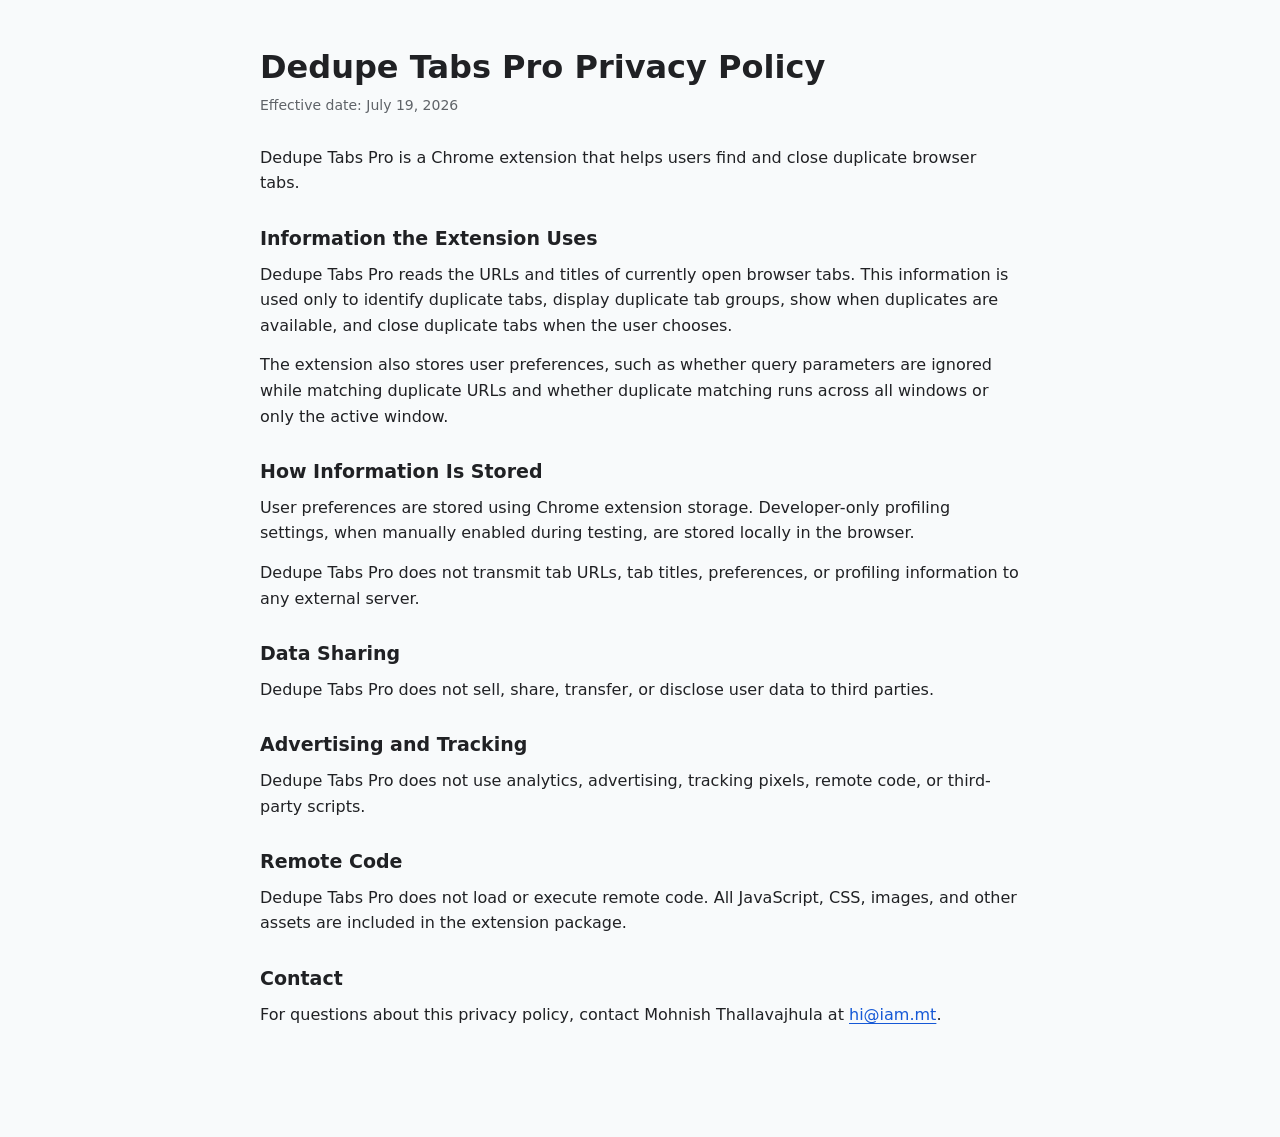
==== privacy.html @ 5efae01b "Add privacy to comply with WebStore" ====
<!doctype html>
<html lang="en">
  <head>
    <meta charset="utf-8">
    <meta name="viewport" content="width=device-width, initial-scale=1">
    <title>Dedupe Tabs Pro Privacy Policy</title>
    <style>
      :root {
        color-scheme: light dark;
        font-family:
          Inter, ui-sans-serif, system-ui, -apple-system, BlinkMacSystemFont,
          "Segoe UI", sans-serif;
      }

      body {
        margin: 0;
        color: #202124;
        background: #f8fafb;
      }

      main {
        width: min(760px, calc(100vw - 40px));
        margin: 48px auto;
        padding-bottom: 48px;
      }

      h1 {
        margin: 0 0 8px;
        font-size: 32px;
        line-height: 1.2;
        letter-spacing: 0;
      }

      .effective-date {
        margin: 0 0 28px;
        color: #5f6368;
        font-size: 14px;
      }

      h2 {
        margin: 30px 0 10px;
        font-size: 19px;
        line-height: 1.35;
        letter-spacing: 0;
      }

      p {
        margin: 0 0 14px;
        font-size: 16px;
        line-height: 1.6;
      }

      a {
        color: #1558d6;
        text-underline-offset: 3px;
      }

      @media (prefers-color-scheme: dark) {
        body {
          color: #e8eaed;
          background: #202124;
        }

        .effective-date {
          color: #bdc1c6;
        }

        a {
          color: #8ab4f8;
        }
      }
    </style>
  </head>
  <body>
    <main>
      <h1>Dedupe Tabs Pro Privacy Policy</h1>
      <p class="effective-date">Effective date: July 19, 2026</p>

      <p>Dedupe Tabs Pro is a Chrome extension that helps users find and close duplicate browser tabs.</p>

      <h2>Information the Extension Uses</h2>
      <p>Dedupe Tabs Pro reads the URLs and titles of currently open browser tabs. This information is used only to identify duplicate tabs, display duplicate tab groups, show when duplicates are available, and close duplicate tabs when the user chooses.</p>
      <p>The extension also stores user preferences, such as whether query parameters are ignored while matching duplicate URLs and whether duplicate matching runs across all windows or only the active window.</p>

      <h2>How Information Is Stored</h2>
      <p>User preferences are stored using Chrome extension storage. Developer-only profiling settings, when manually enabled during testing, are stored locally in the browser.</p>
      <p>Dedupe Tabs Pro does not transmit tab URLs, tab titles, preferences, or profiling information to any external server.</p>

      <h2>Data Sharing</h2>
      <p>Dedupe Tabs Pro does not sell, share, transfer, or disclose user data to third parties.</p>

      <h2>Advertising and Tracking</h2>
      <p>Dedupe Tabs Pro does not use analytics, advertising, tracking pixels, remote code, or third-party scripts.</p>

      <h2>Remote Code</h2>
      <p>Dedupe Tabs Pro does not load or execute remote code. All JavaScript, CSS, images, and other assets are included in the extension package.</p>

      <h2>Contact</h2>
      <p>For questions about this privacy policy, contact Mohnish Thallavajhula at <a href="mailto:hi@iam.mt">hi@iam.mt</a>.</p>
    </main>
  </body>
</html>
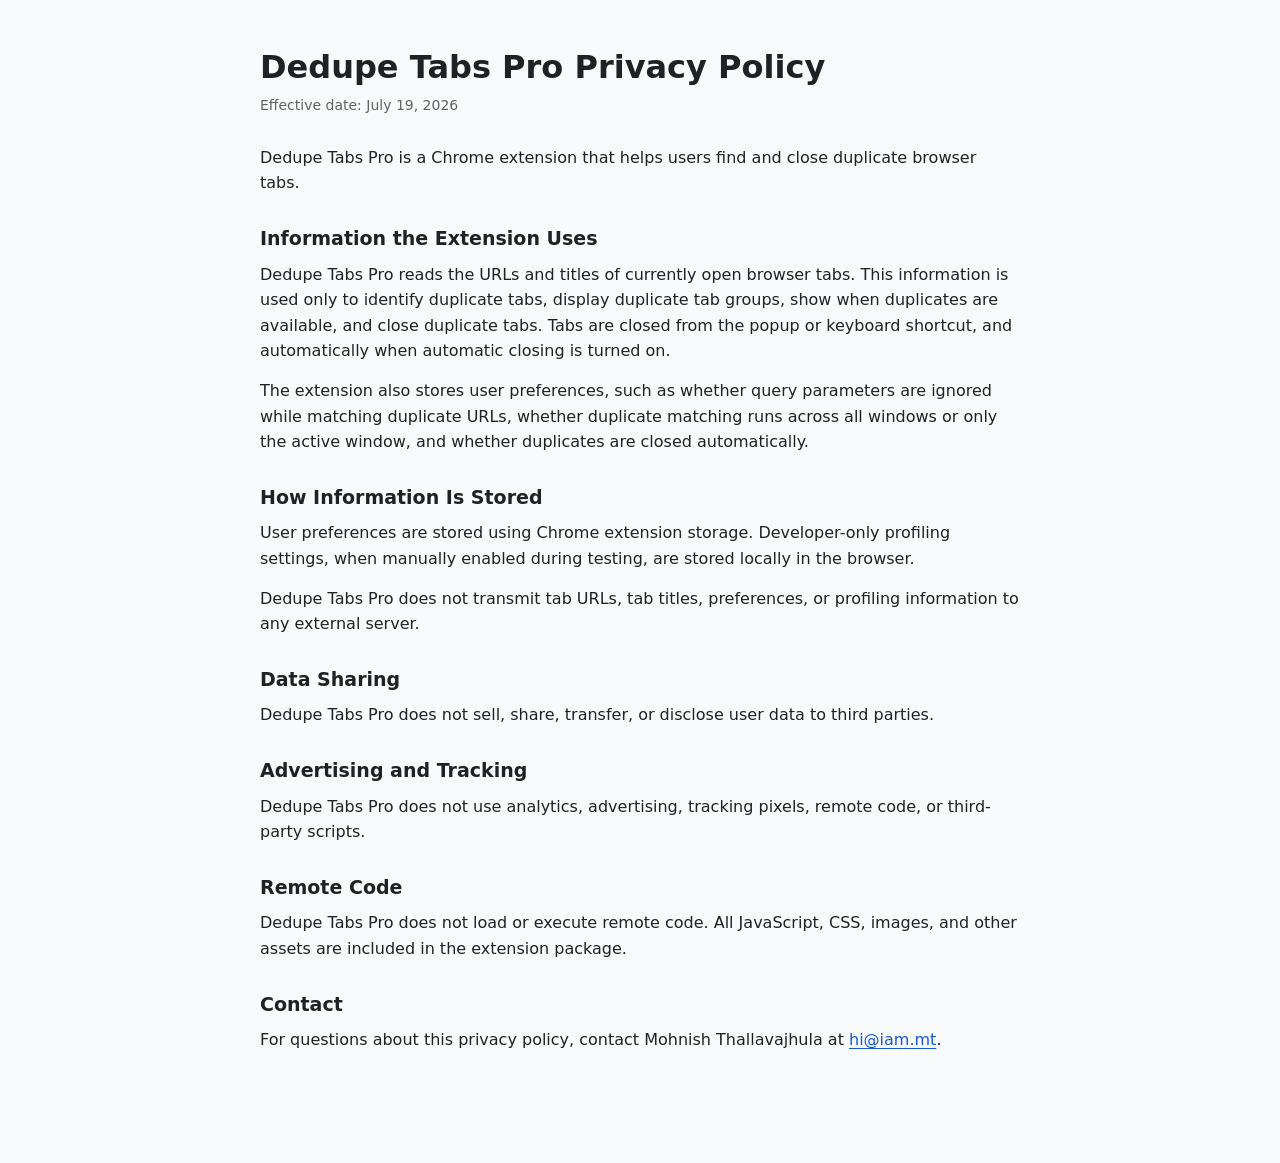
==== commit 37155b42: "Merge b96519d7e879f89c4607fc98bd57cce89af0c80f into 88ad3979fcd33f665f0c4dbda77f3de6b6420603" ====
--- a/privacy.html
+++ b/privacy.html
@@ -79,8 +79,8 @@
       <p>Dedupe Tabs Pro is a Chrome extension that helps users find and close duplicate browser tabs.</p>
 
       <h2>Information the Extension Uses</h2>
-      <p>Dedupe Tabs Pro reads the URLs and titles of currently open browser tabs. This information is used only to identify duplicate tabs, display duplicate tab groups, show when duplicates are available, and close duplicate tabs when the user chooses.</p>
-      <p>The extension also stores user preferences, such as whether query parameters are ignored while matching duplicate URLs and whether duplicate matching runs across all windows or only the active window.</p>
+      <p>Dedupe Tabs Pro reads the URLs and titles of currently open browser tabs. This information is used only to identify duplicate tabs, display duplicate tab groups, show when duplicates are available, and close duplicate tabs. Tabs are closed from the popup or keyboard shortcut, and automatically when automatic closing is turned on.</p>
+      <p>The extension also stores user preferences, such as whether query parameters are ignored while matching duplicate URLs, whether duplicate matching runs across all windows or only the active window, and whether duplicates are closed automatically.</p>
 
       <h2>How Information Is Stored</h2>
       <p>User preferences are stored using Chrome extension storage. Developer-only profiling settings, when manually enabled during testing, are stored locally in the browser.</p>
